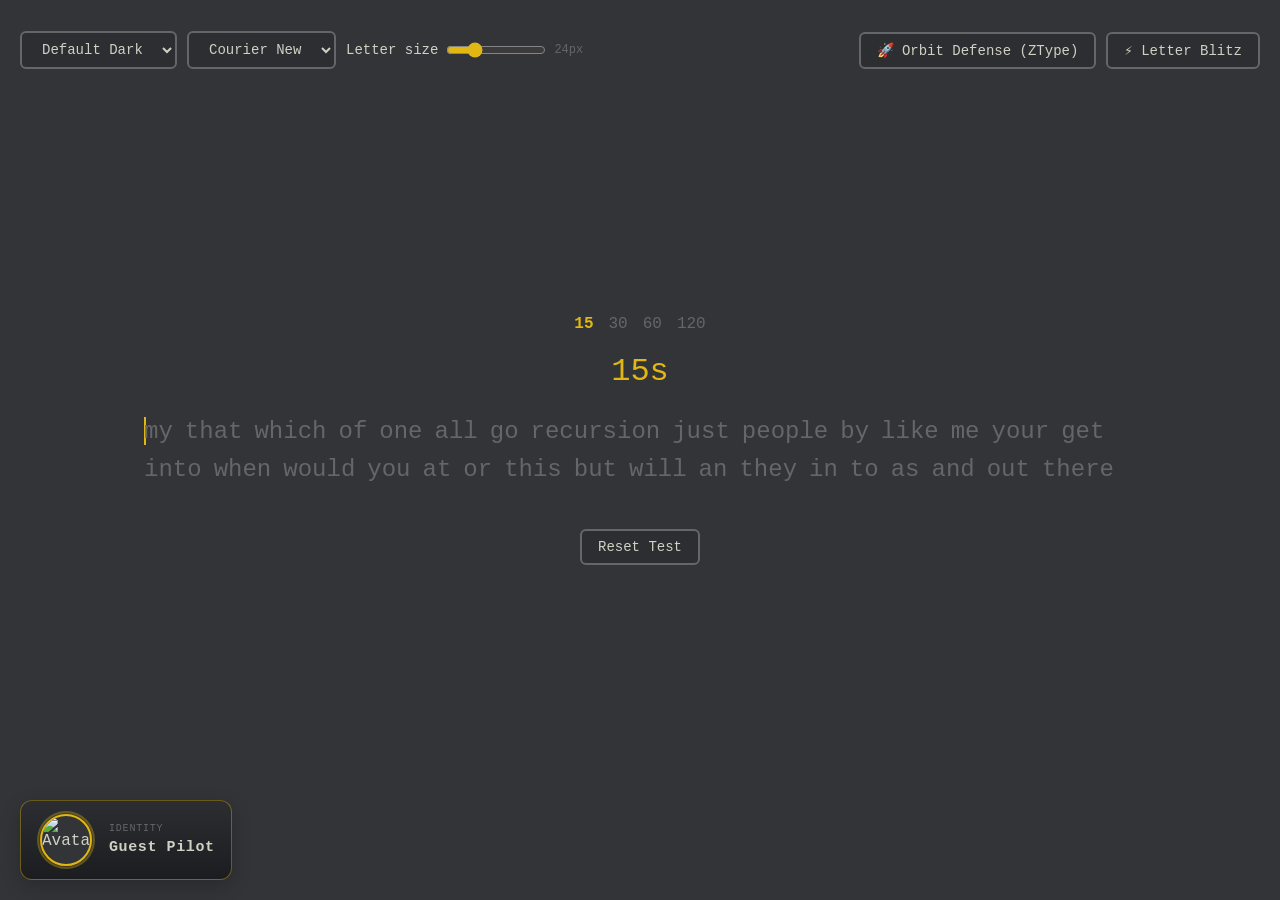
==== unitype.html @ 8eb03f32 "Add files via upload" ====
<!DOCTYPE html>
<html lang="en">
<head>
    <meta charset="UTF-8">
    <meta name="viewport" content="width=device-width, initial-scale=1.0">
    <title>TypeNexus - Custom Typing Platform</title>
    <!-- Links the external CSS file -->
    <link rel="stylesheet" href="style.css">
</head>
<body>

    <!-- --- UPPER NAVIGATION BAR --- -->
    <header>
        <!-- Settings (Left Side) -->
        <div class="settings-panel">
            <select id="setting-theme" title="Theme Selector">
                <option value="default">Default Dark</option>
                <option value="dark-blue">Deep Ocean</option>
                <option value="cyberpunk">Cyberpunk</option>
            </select>
            <select id="setting-font" title="Font Family Selector">
                <option value="'Courier New', Courier, monospace">Courier New</option>
                <option value="'Segoe UI', sans-serif">Segoe UI</option>
                <option value="Georgia, serif">Georgia</option>
            </select>
            <label class="font-size-control" for="setting-size">
                Letter size
                <input id="setting-size" type="range" min="16" max="48" step="1" value="24"
                    aria-label="Letter size" aria-valuetext="24 pixels">
                <output id="setting-size-value" for="setting-size">24px</output>
            </label>
        </div>

        <!-- Mini Games (Right Side) -->
        <div class="games-panel">
            <button onclick="openArcade('ztype')">🚀 Orbit Defense (ZType)</button>
            <button onclick="openArcade('blitz')">⚡ Letter Blitz</button>
        </div>
    </header>

    <!-- --- MAIN CORE VIEWPORT --- -->
    <main>
        <!-- Regular Typing Module -->
        <div id="typing-app">
            <div class="timer-row" id="timer-config">
                <span class="timer-option active" data-time="15">15</span>
                <span class="timer-option" data-time="30">30</span>
                <span class="timer-option" data-time="60">60</span>
                <span class="timer-option" data-time="120">120</span>
            </div>
            
            <div id="live-timer"></div>

            <div class="word-container" id="word-box" onclick="focusTyping()">
                <div id="caret"></div>
            </div>
            <input type="text" id="hidden-input" autocomplete="off" autocapitalize="off" spellcheck="false">
            <button id="restart-btn" style="margin: 20px auto 0 auto;" onclick="initTypingTest()">Reset Test</button>
        </div>

        <div id="results-screen">
            <h2>Test Complete!</h2>
            <p>Speed: <strong id="res-wpm" style="color:var(--main-color)">0</strong> WPM</p>
            <p>Accuracy: <strong id="res-acc">100</strong>%</p>
            <button onclick="closeResults()">Try Again</button>
        </div>
    </main>

    <!-- --- LOWER FOOTER PANEL --- -->
    <footer>
        <div class="profile-container" onclick="toggleModal(true)">
            <div class="avatar-wrapper">
                <img id="profile-avatar" src="data:image/svg+xml;utf8,<svg xmlns='http://w3.org' viewBox='0 0 100 100' fill='%23646669'><circle cx='50' cy='35' r='20'/><path d='M10 85C10 65 25 55 50 55s40 10 40 30z'/></svg>" alt="Avatar">
            </div>
            <div class="profile-info">
                <span>Identity</span>
                <span id="profile-name-display">Guest Pilot</span>
            </div>
        </div>
        <div></div>
    </footer>

    <!-- Profile Management Modals -->
    <div class="modal-overlay" id="overlay" onclick="toggleModal(false)"></div>
    <div class="modal" id="profile-modal">
        <h3>Edit Identity Card</h3>
        <label for="input-profile-name">Callsign Name</label>
        <input type="text" id="input-profile-name" placeholder="Enter name...">
        
        <label>Avatar Photo</label>
        <label class="btn-label">
            Upload Image
            <input type="file" id="input-profile-img" accept="image/*" style="display:none;">
        </label>
        
        <button style="margin-top:10px; border-color:var(--main-color);" onclick="saveProfile()">Save Identity</button>
    </div>

    <!-- Mini-Games Overlay -->
    <div class="game-overlay" id="arcade-theater">
        <div class="game-header">
            <h2 id="game-title">Arcade System</h2>
            <div style="display: flex; gap:20px; align-items: center;">
                <div id="game-score-board" style="font-size:18px;">Score: 0</div>
                <button onclick="closeArcade()" style="border-color: var(--error-color);">Exit Arcade</button>
            </div>
        </div>
        <canvas id="game-canvas" width="800" height="500"></canvas>
        <p style="margin-top: 15px; color: var(--sub-color);" id="game-instructions"></p>
    </div>

    <!-- Links the external JavaScript file -->
    <script src="javascript.js"></script>
</body>
</html>
---- style.css ----
/* --- CSS THEMES & VARIABLES --- */
:root {
    --bg-color: #323437;
    --main-color: #e2b714;
    --caret-color: #e2b714;
    --sub-color: #646669;
    --text-color: #d1d0c5;
    --error-color: #ca4754;
    --panel-bg: #2c2e31;
    --font-family: 'Courier New', Courier, monospace;
    --font-size: 24px;
}

[data-theme="dark-blue"] {
    --bg-color: #0d1b2a;
    --main-color: #415a77;
    --caret-color: #e0e1dd;
    --sub-color: #778da9;
    --text-color: #e0e1dd;
    --error-color: #e63946;
    --panel-bg: #1b263b;
}

[data-theme="cyberpunk"] {
    --bg-color: #001219;
    --main-color: #ee9b00;
    --caret-color: #00f5d4;
    --sub-color: #94d2bd;
    --text-color: #e9d8a6;
    --error-color: #ae2012;
    --panel-bg: #0a0f1d;
}

* {
    box-sizing: border-box;
    margin: 0;
    padding: 0;
    font-family: var(--font-family);
    transition: background-color 0.3s, color 0.3s;
}

body {
    background-color: var(--bg-color);
    color: var(--text-color);
    height: 100vh;
    overflow: hidden;
    display: flex;
    flex-direction: column;
    justify-content: space-between;
    padding: 20px;
}

/* --- LAYOUT STRUCTURE --- */
header {
    display: flex;
    justify-content: space-between;
    align-items: center;
    height: 60px;
    z-index: 10;
}

main {
    flex-grow: 1;
    display: flex;
    justify-content: center;
    align-items: center;
    position: relative;
}

footer {
    display: flex;
    justify-content: space-between;
    align-items: flex-end;
    height: 80px;
    z-index: 10;
}

/* --- BUTTONS & INTERACTIVES --- */
button, select, label.btn-label {
    background: var(--panel-bg);
    color: var(--text-color);
    border: 2px solid var(--sub-color);
    padding: 8px 16px;
    border-radius: 6px;
    cursor: pointer;
    font-size: 14px;
    display: inline-flex;
    align-items: center;
    gap: 8px;
}

button:hover, select:hover, label.btn-label:hover {
    border-color: var(--main-color);
    color: var(--main-color);
}

/* --- SETTINGS (UPPER LEFT) --- */
.settings-panel {
    display: flex;
    gap: 10px;
    align-items: center;
}

.font-size-control {
    display: inline-flex;
    align-items: center;
    gap: 8px;
    color: var(--text-color);
    font-size: 14px;
    white-space: nowrap;
}

#setting-size {
    width: 100px;
    margin: 0;
    accent-color: var(--main-color);
    cursor: pointer;
}

#setting-size-value {
    min-width: 3.5em;
    color: var(--sub-color);
    font-size: 12px;
}

/* --- GAMES SELECTOR (UPPER RIGHT) --- */
.games-panel {
    display: flex;
    gap: 10px;
}

/* --- CORE TYPING APP (CENTER) --- */
#typing-app {
    width: var(--typing-width, 80%);
    max-width: min(1400px, 100%);
    display: flex;
    flex-direction: column;
    gap: 20px;
    transition: width 0.2s ease;
}

.timer-row {
    display: flex;
    gap: 15px;
    justify-content: center;
    font-size: 16px;
    color: var(--sub-color);
}

.timer-option {
    cursor: pointer;
}

.timer-option.active {
    color: var(--main-color);
    font-weight: bold;
}

#live-timer {
    text-align: center;
    font-size: 32px;
    color: var(--main-color);
    height: 40px;
}

.word-container {
    font-size: var(--font-size);
    line-height: 1.6em;
    height: var(--typing-box-height, 3.2em);
    overflow: hidden;
    position: relative;
    display: flex;
    flex-wrap: wrap;
    color: var(--sub-color);
    user-select: none;
    transition: height 0.2s ease;
}

.word {
    margin-right: 12px;
    position: relative;
    display: flex;
}

.letter {
    position: relative;
}

.letter.correct {
    color: var(--text-color);
}

.letter.incorrect {
    color: var(--error-color);
    border-bottom: 2px solid var(--error-color);
}

/* --- SMOOTH CARET --- */
#caret {
    position: absolute;
    width: 2px;
    height: 1.2em;
    background-color: var(--caret-color);
    top: 4px;
    left: 0;
    transition: all 0.1s ease;
    animation: blink 1s infinite;
}

@keyframes blink {
    50% { opacity: 0; }
}

#hidden-input {
    position: absolute;
    opacity: 0;
    z-index: -1;
}

/* --- RESULTS SCREEN --- */
#results-screen {
    display: none;
    text-align: center;
    flex-direction: column;
    gap: 15px;
}

#results-screen h2 { color: var(--main-color); }

/* --- PROFILE WINDOW (BOTTOM LEFT) --- */
.profile-container {
    display: flex;
    align-items: center;
    gap: 14px;
    background: linear-gradient(180deg, rgba(44, 46, 49, 0.95), rgba(26, 28, 30, 0.95));
    padding: 10px 16px;
    border-radius: 12px;
    border: 1px solid rgba(226, 183, 20, 0.4);
    box-shadow: 0 6px 20px rgba(0, 0, 0, 0.2);
    cursor: pointer;
    transition: transform 0.2s ease, border-color 0.2s ease, box-shadow 0.2s ease;
}

.profile-container:hover {
    transform: translateY(-1px);
    border-color: var(--main-color);
    box-shadow: 0 8px 24px rgba(0, 0, 0, 0.28);
}

.avatar-wrapper {
    position: relative;
    width: 58px;
    height: 58px;
    border-radius: 50%;
    background: rgba(226, 183, 20, 0.14);
    padding: 3px;
    box-shadow: inset 0 0 0 2px rgba(226, 183, 20, 0.24);
}

#profile-avatar {
    width: 100%;
    height: 100%;
    border-radius: 50%;
    object-fit: cover;
    border: 2px solid var(--main-color);
    background: var(--bg-color);
    display: block;
}

.profile-info {
    display: flex;
    flex-direction: column;
    line-height: 1.2;
}

.profile-info span:first-child {
    letter-spacing: 0.08em;
    text-transform: uppercase;
    font-size: 10px;
    color: var(--sub-color);
    margin-bottom: 4px;
}

#profile-name-display {
    font-weight: bold;
    font-size: 15px;
    color: var(--text-color);
    letter-spacing: 0.04em;
}

/* Profile Modal */
.modal {
    display: none;
    position: fixed;
    top: 50%;
    left: 50%;
    transform: translate(-50%, -50%);
    background: var(--panel-bg);
    border: 2px solid var(--main-color);
    padding: 25px;
    border-radius: 8px;
    z-index: 100;
    flex-direction: column;
    gap: 15px;
    box-shadow: 0 10px 30px rgba(0,0,0,0.5);
}

.modal input[type="text"] {
    padding: 8px;
    background: var(--bg-color);
    color: var(--text-color);
    border: 1px solid var(--sub-color);
    border-radius: 4px;
}

.modal-overlay {
    display: none;
    position: fixed;
    top: 0; left: 0; right: 0; bottom: 0;
    background: rgba(0,0,0,0.6);
    z-index: 99;
}

/* --- ARCADE SYSTEM (GAMES MODALS) --- */
.game-overlay {
    display: none;
    position: fixed;
    top: 0; left: 0; width: 100vw; height: 100vh;
    background: var(--bg-color);
    z-index: 200;
    flex-direction: column;
    align-items: center;
    justify-content: center;
}

.game-header {
    width: 100%;
    max-width: 800px;
    display: flex;
    justify-content: space-between;
    padding: 15px;
    align-items: center;
}

#game-canvas {
    background: #050505;
    border: 3px solid var(--main-color);
    box-shadow: 0 0 20px rgba(0,0,0,0.8);
}
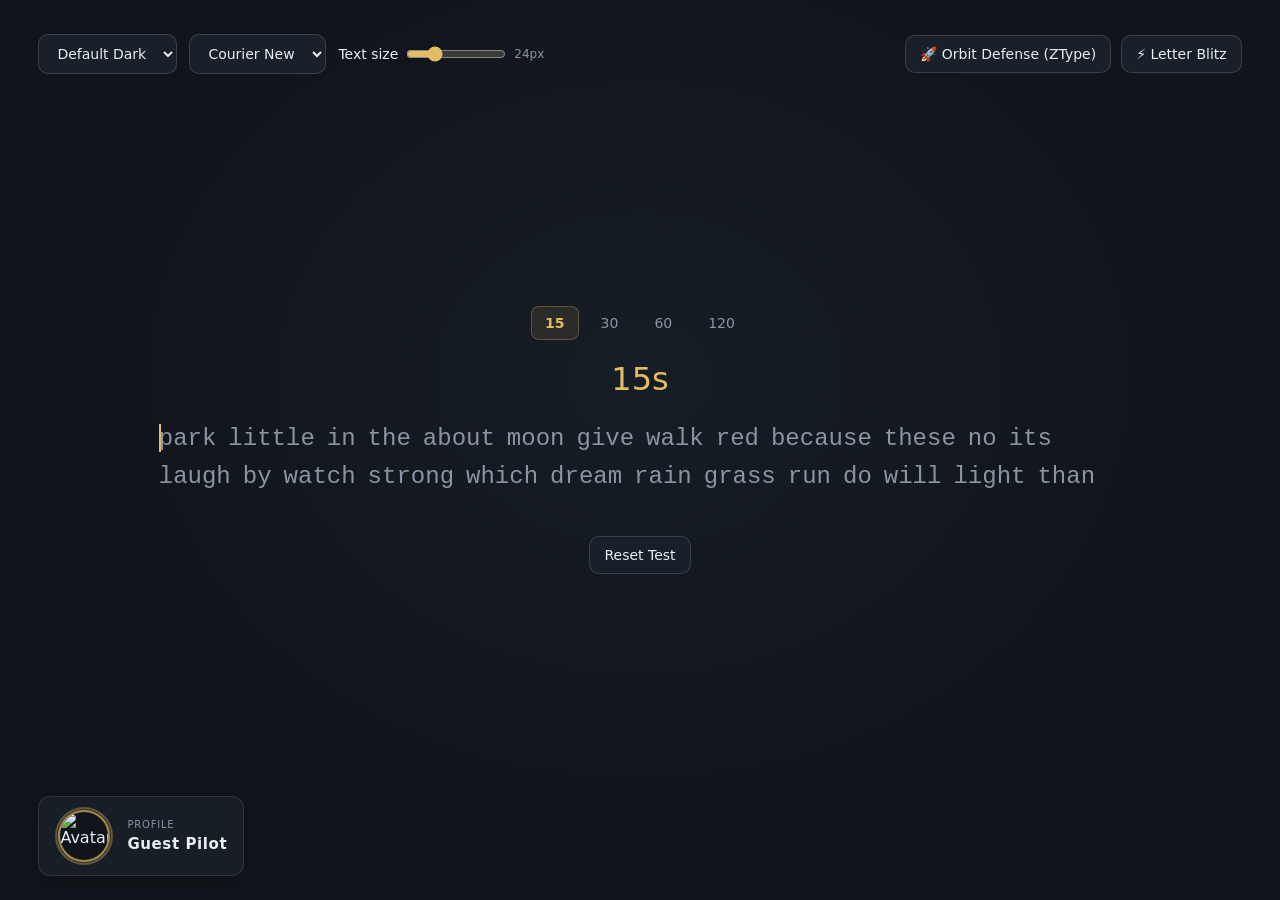
==== commit 6bd5c339: "Add files via upload" ====
--- a/unitype.html
+++ b/unitype.html
@@ -3,7 +3,7 @@
 <head>
     <meta charset="UTF-8">
     <meta name="viewport" content="width=device-width, initial-scale=1.0">
-    <title>TypeNexus - Custom Typing Platform</title>
+    <title>TypeNexus - Easy Typing Practice</title>
     <!-- Links the external CSS file -->
     <link rel="stylesheet" href="style.css">
 </head>
@@ -24,9 +24,9 @@
                 <option value="Georgia, serif">Georgia</option>
             </select>
             <label class="font-size-control" for="setting-size">
-                Letter size
+            Text size
                 <input id="setting-size" type="range" min="16" max="48" step="1" value="24"
-                    aria-label="Letter size" aria-valuetext="24 pixels">
+                aria-label="Text size" aria-valuetext="24 pixels">
                 <output id="setting-size-value" for="setting-size">24px</output>
             </label>
         </div>
@@ -73,7 +73,7 @@
                 <img id="profile-avatar" src="data:image/svg+xml;utf8,<svg xmlns='http://w3.org' viewBox='0 0 100 100' fill='%23646669'><circle cx='50' cy='35' r='20'/><path d='M10 85C10 65 25 55 50 55s40 10 40 30z'/></svg>" alt="Avatar">
             </div>
             <div class="profile-info">
-                <span>Identity</span>
+                <span>Profile</span>
                 <span id="profile-name-display">Guest Pilot</span>
             </div>
         </div>
@@ -83,30 +83,44 @@
     <!-- Profile Management Modals -->
     <div class="modal-overlay" id="overlay" onclick="toggleModal(false)"></div>
     <div class="modal" id="profile-modal">
-        <h3>Edit Identity Card</h3>
-        <label for="input-profile-name">Callsign Name</label>
+        <h3>Edit Your Profile</h3>
+        <label for="input-profile-name">Your Name</label>
         <input type="text" id="input-profile-name" placeholder="Enter name...">
         
-        <label>Avatar Photo</label>
+        <label>Profile Picture</label>
         <label class="btn-label">
             Upload Image
             <input type="file" id="input-profile-img" accept="image/*" style="display:none;">
         </label>
         
-        <button style="margin-top:10px; border-color:var(--main-color);" onclick="saveProfile()">Save Identity</button>
+        <button style="margin-top:10px; border-color:var(--main-color);" onclick="saveProfile()">Save Profile</button>
     </div>
 
     <!-- Mini-Games Overlay -->
     <div class="game-overlay" id="arcade-theater">
-        <div class="game-header">
-            <h2 id="game-title">Arcade System</h2>
-            <div style="display: flex; gap:20px; align-items: center;">
-                <div id="game-score-board" style="font-size:18px;">Score: 0</div>
-                <button onclick="closeArcade()" style="border-color: var(--error-color);">Exit Arcade</button>
+        <div class="game-shell">
+            <div class="game-header">
+                <div class="game-heading">
+                    <span class="game-kicker">TYPENEXUS GAME</span>
+                    <h2 id="game-title">Game</h2>
+                </div>
+                <div class="game-controls">
+                    <div id="game-score-board">Score: 0</div>
+                    <button class="game-exit" onclick="closeArcade()">Exit</button>
+                </div>
+            </div>
+            <div class="game-board">
+                <canvas id="game-canvas" width="960" height="560" tabindex="-1"></canvas>
+                <div class="game-board-caption">
+                    <span class="live-indicator">LIVE</span>
+                    <span>PROTECT YOUR SHIP</span>
+                </div>
+            </div>
+            <div class="game-footer">
+                <p id="game-instructions"></p>
+                <span class="game-key-hint">TYPE TO HIT</span>
             </div>
         </div>
-        <canvas id="game-canvas" width="800" height="500"></canvas>
-        <p style="margin-top: 15px; color: var(--sub-color);" id="game-instructions"></p>
     </div>
 
     <!-- Links the external JavaScript file -->
--- a/style.css
+++ b/style.css
@@ -1,12 +1,12 @@
 /* --- CSS THEMES & VARIABLES --- */
 :root {
-    --bg-color: #323437;
-    --main-color: #e2b714;
-    --caret-color: #e2b714;
-    --sub-color: #646669;
-    --text-color: #d1d0c5;
-    --error-color: #ca4754;
-    --panel-bg: #2c2e31;
+    --bg-color: #11151b;
+    --main-color: #e4bd63;
+    --caret-color: #e4bd63;
+    --sub-color: #8995a3;
+    --text-color: #e8edf2;
+    --error-color: #ed7078;
+    --panel-bg: #1a2029;
     --font-family: 'Courier New', Courier, monospace;
     --font-size: 24px;
 }
@@ -35,11 +35,11 @@
     box-sizing: border-box;
     margin: 0;
     padding: 0;
-    font-family: var(--font-family);
-    transition: background-color 0.3s, color 0.3s;
+    font-family: inherit;
 }
 
 body {
+    font-family: "Segoe UI", system-ui, sans-serif;
     background-color: var(--bg-color);
     color: var(--text-color);
     height: 100vh;
@@ -47,7 +47,8 @@
     display: flex;
     flex-direction: column;
     justify-content: space-between;
-    padding: 20px;
+    padding: 24px clamp(18px, 3vw, 48px);
+    background-image: radial-gradient(ellipse at 50% 42%, rgba(44, 58, 75, 0.22), transparent 58%);
 }
 
 /* --- LAYOUT STRUCTURE --- */
@@ -55,7 +56,7 @@
     display: flex;
     justify-content: space-between;
     align-items: center;
-    height: 60px;
+    min-height: 60px;
     z-index: 10;
 }
 
@@ -79,26 +80,37 @@
 button, select, label.btn-label {
     background: var(--panel-bg);
     color: var(--text-color);
-    border: 2px solid var(--sub-color);
-    padding: 8px 16px;
-    border-radius: 6px;
+    border: 1px solid rgba(137, 149, 163, 0.28);
+    padding: 10px 14px;
+    border-radius: 10px;
     cursor: pointer;
     font-size: 14px;
     display: inline-flex;
     align-items: center;
     gap: 8px;
+    transition: background-color 0.18s ease, border-color 0.18s ease, color 0.18s ease, transform 0.18s ease;
 }
 
 button:hover, select:hover, label.btn-label:hover {
-    border-color: var(--main-color);
-    color: var(--main-color);
+    border-color: color-mix(in srgb, var(--main-color) 62%, transparent);
+    background-color: color-mix(in srgb, var(--panel-bg) 82%, var(--main-color));
+}
+
+button:active {
+    transform: translateY(1px);
+}
+
+button:focus-visible, select:focus-visible, input:focus-visible, label.btn-label:focus-within {
+    outline: 2px solid var(--main-color);
+    outline-offset: 3px;
 }
 
 /* --- SETTINGS (UPPER LEFT) --- */
 .settings-panel {
     display: flex;
-    gap: 10px;
-    align-items: center;
+    gap: 12px;
+    align-items: center;
+    flex-wrap: wrap;
 }
 
 .font-size-control {
@@ -141,19 +153,25 @@
 
 .timer-row {
     display: flex;
-    gap: 15px;
+    gap: 8px;
     justify-content: center;
-    font-size: 16px;
+    font-size: 14px;
     color: var(--sub-color);
 }
 
 .timer-option {
     cursor: pointer;
+    padding: 8px 13px;
+    border: 1px solid transparent;
+    border-radius: 8px;
+    transition: color 0.18s ease, background-color 0.18s ease, border-color 0.18s ease;
 }
 
 .timer-option.active {
     color: var(--main-color);
     font-weight: bold;
+    background: color-mix(in srgb, var(--main-color) 10%, transparent);
+    border-color: color-mix(in srgb, var(--main-color) 28%, transparent);
 }
 
 #live-timer {
@@ -164,6 +182,7 @@
 }
 
 .word-container {
+    font-family: var(--font-family);
     font-size: var(--font-size);
     line-height: 1.6em;
     height: var(--typing-box-height, 3.2em);
@@ -227,24 +246,32 @@
 
 #results-screen h2 { color: var(--main-color); }
 
+#results-screen {
+    padding: 36px 48px;
+    border: 1px solid rgba(137, 149, 163, 0.2);
+    border-radius: 18px;
+    background: color-mix(in srgb, var(--panel-bg) 88%, transparent);
+    box-shadow: 0 20px 60px rgba(0, 0, 0, 0.2);
+}
+
 /* --- PROFILE WINDOW (BOTTOM LEFT) --- */
 .profile-container {
     display: flex;
     align-items: center;
     gap: 14px;
-    background: linear-gradient(180deg, rgba(44, 46, 49, 0.95), rgba(26, 28, 30, 0.95));
+    background: color-mix(in srgb, var(--panel-bg) 90%, transparent);
     padding: 10px 16px;
     border-radius: 12px;
-    border: 1px solid rgba(226, 183, 20, 0.4);
-    box-shadow: 0 6px 20px rgba(0, 0, 0, 0.2);
+    border: 1px solid rgba(137, 149, 163, 0.2);
+    box-shadow: 0 8px 28px rgba(0, 0, 0, 0.2);
     cursor: pointer;
     transition: transform 0.2s ease, border-color 0.2s ease, box-shadow 0.2s ease;
 }
 
 .profile-container:hover {
     transform: translateY(-1px);
-    border-color: var(--main-color);
-    box-shadow: 0 8px 24px rgba(0, 0, 0, 0.28);
+    border-color: color-mix(in srgb, var(--main-color) 60%, transparent);
+    box-shadow: 0 12px 30px rgba(0, 0, 0, 0.28);
 }
 
 .avatar-wrapper {
@@ -252,9 +279,9 @@
     width: 58px;
     height: 58px;
     border-radius: 50%;
-    background: rgba(226, 183, 20, 0.14);
+    background: color-mix(in srgb, var(--main-color) 14%, transparent);
     padding: 3px;
-    box-shadow: inset 0 0 0 2px rgba(226, 183, 20, 0.24);
+    box-shadow: inset 0 0 0 2px color-mix(in srgb, var(--main-color) 25%, transparent);
 }
 
 #profile-avatar {
@@ -262,7 +289,7 @@
     height: 100%;
     border-radius: 50%;
     object-fit: cover;
-    border: 2px solid var(--main-color);
+    border: 2px solid color-mix(in srgb, var(--main-color) 70%, transparent);
     background: var(--bg-color);
     display: block;
 }
@@ -296,28 +323,29 @@
     left: 50%;
     transform: translate(-50%, -50%);
     background: var(--panel-bg);
-    border: 2px solid var(--main-color);
+    border: 1px solid color-mix(in srgb, var(--main-color) 55%, transparent);
     padding: 25px;
-    border-radius: 8px;
+    border-radius: 16px;
     z-index: 100;
     flex-direction: column;
     gap: 15px;
-    box-shadow: 0 10px 30px rgba(0,0,0,0.5);
+    box-shadow: 0 24px 70px rgba(0,0,0,0.55);
 }
 
 .modal input[type="text"] {
     padding: 8px;
     background: var(--bg-color);
     color: var(--text-color);
-    border: 1px solid var(--sub-color);
-    border-radius: 4px;
+    border: 1px solid rgba(137, 149, 163, 0.38);
+    border-radius: 8px;
 }
 
 .modal-overlay {
     display: none;
     position: fixed;
     top: 0; left: 0; right: 0; bottom: 0;
-    background: rgba(0,0,0,0.6);
+    background: rgba(4, 8, 12, 0.72);
+    backdrop-filter: blur(5px);
     z-index: 99;
 }
 
@@ -326,24 +354,201 @@
     display: none;
     position: fixed;
     top: 0; left: 0; width: 100vw; height: 100vh;
-    background: var(--bg-color);
+    background:
+        radial-gradient(ellipse at 50% 42%, rgba(39, 57, 77, 0.35), transparent 58%),
+        #0b1017;
     z-index: 200;
     flex-direction: column;
     align-items: center;
     justify-content: center;
+    padding: clamp(18px, 4vh, 40px) clamp(16px, 4vw, 56px);
+    overflow-y: auto;
+}
+
+.game-shell {
+    width: min(1080px, 100%);
+    display: flex;
+    flex-direction: column;
+    gap: 18px;
 }
 
 .game-header {
     width: 100%;
-    max-width: 800px;
     display: flex;
     justify-content: space-between;
-    padding: 15px;
-    align-items: center;
+    gap: 20px;
+    align-items: flex-end;
+}
+
+.game-heading {
+    display: flex;
+    flex-direction: column;
+    gap: 6px;
+}
+
+.game-kicker, .game-key-hint {
+    color: var(--sub-color);
+    font-size: 11px;
+    font-weight: 700;
+    letter-spacing: 0.16em;
+}
+
+.game-heading h2 {
+    color: #f1f4f7;
+    font-size: clamp(22px, 3vw, 32px);
+    font-weight: 650;
+    letter-spacing: -0.04em;
+}
+
+.game-controls {
+    display: flex;
+    align-items: center;
+    gap: 10px;
+}
+
+#game-score-board {
+    min-width: 112px;
+    padding: 11px 15px;
+    color: #f0d48e;
+    background: rgba(228, 189, 99, 0.09);
+    border: 1px solid rgba(228, 189, 99, 0.22);
+    border-radius: 10px;
+    text-align: center;
+    font-size: 14px;
+    font-weight: 700;
+    font-variant-numeric: tabular-nums;
+}
+
+.game-exit {
+    background: rgba(255, 255, 255, 0.035);
+}
+
+.game-board {
+    position: relative;
+    overflow: hidden;
+    padding: 8px;
+    border-radius: 18px;
+    background: linear-gradient(145deg, rgba(255,255,255,0.1), rgba(255,255,255,0.015));
+    border: 1px solid rgba(167, 187, 208, 0.18);
+    box-shadow: 0 28px 80px rgba(0, 0, 0, 0.42), inset 0 1px rgba(255, 255, 255, 0.05);
 }
 
 #game-canvas {
-    background: #050505;
-    border: 3px solid var(--main-color);
-    box-shadow: 0 0 20px rgba(0,0,0,0.8);
-}
+    display: block;
+    width: 100%;
+    height: auto;
+    aspect-ratio: 12 / 7;
+    border-radius: 12px;
+    background: #0a1420;
+}
+
+.game-board-caption {
+    position: absolute;
+    top: 22px;
+    left: 24px;
+    display: flex;
+    align-items: center;
+    gap: 9px;
+    color: rgba(222, 232, 241, 0.64);
+    font-size: 10px;
+    font-weight: 700;
+    letter-spacing: 0.13em;
+    pointer-events: none;
+}
+
+.live-indicator {
+    display: inline-flex;
+    align-items: center;
+    gap: 6px;
+    padding: 5px 8px;
+    border-radius: 5px;
+    color: #a8e0c1;
+    background: rgba(92, 194, 139, 0.12);
+    font-size: 9px;
+}
+
+.live-indicator::before {
+    width: 6px;
+    height: 6px;
+    border-radius: 50%;
+    background: #77d9a4;
+    content: "";
+    box-shadow: 0 0 10px rgba(119, 217, 164, 0.7);
+}
+
+.game-footer {
+    display: flex;
+    justify-content: space-between;
+    align-items: center;
+    gap: 20px;
+    padding: 2px 4px;
+}
+
+#game-instructions {
+    max-width: 700px;
+    color: #a4afbb;
+    font-size: 14px;
+    line-height: 1.6;
+}
+
+.game-key-hint {
+    white-space: nowrap;
+}
+
+@media (max-width: 760px) {
+    body {
+        padding: 14px;
+        overflow: auto;
+        min-height: 100vh;
+        height: auto;
+    }
+
+    header {
+        height: auto;
+        align-items: flex-start;
+        flex-direction: column;
+        gap: 14px;
+    }
+
+    .games-panel, .settings-panel {
+        width: 100%;
+        flex-wrap: wrap;
+    }
+
+    main {
+        min-height: 50vh;
+    }
+
+    #typing-app {
+        width: 100%;
+    }
+
+    footer {
+        min-height: 80px;
+    }
+
+    .game-overlay {
+        justify-content: flex-start;
+    }
+
+    .game-header {
+        align-items: flex-start;
+        flex-direction: column;
+    }
+
+    .game-controls {
+        width: 100%;
+        justify-content: space-between;
+    }
+
+    .game-footer {
+        align-items: flex-start;
+        flex-direction: column;
+        gap: 8px;
+    }
+
+    .game-board-caption {
+        top: 18px;
+        left: 18px;
+    }
+}
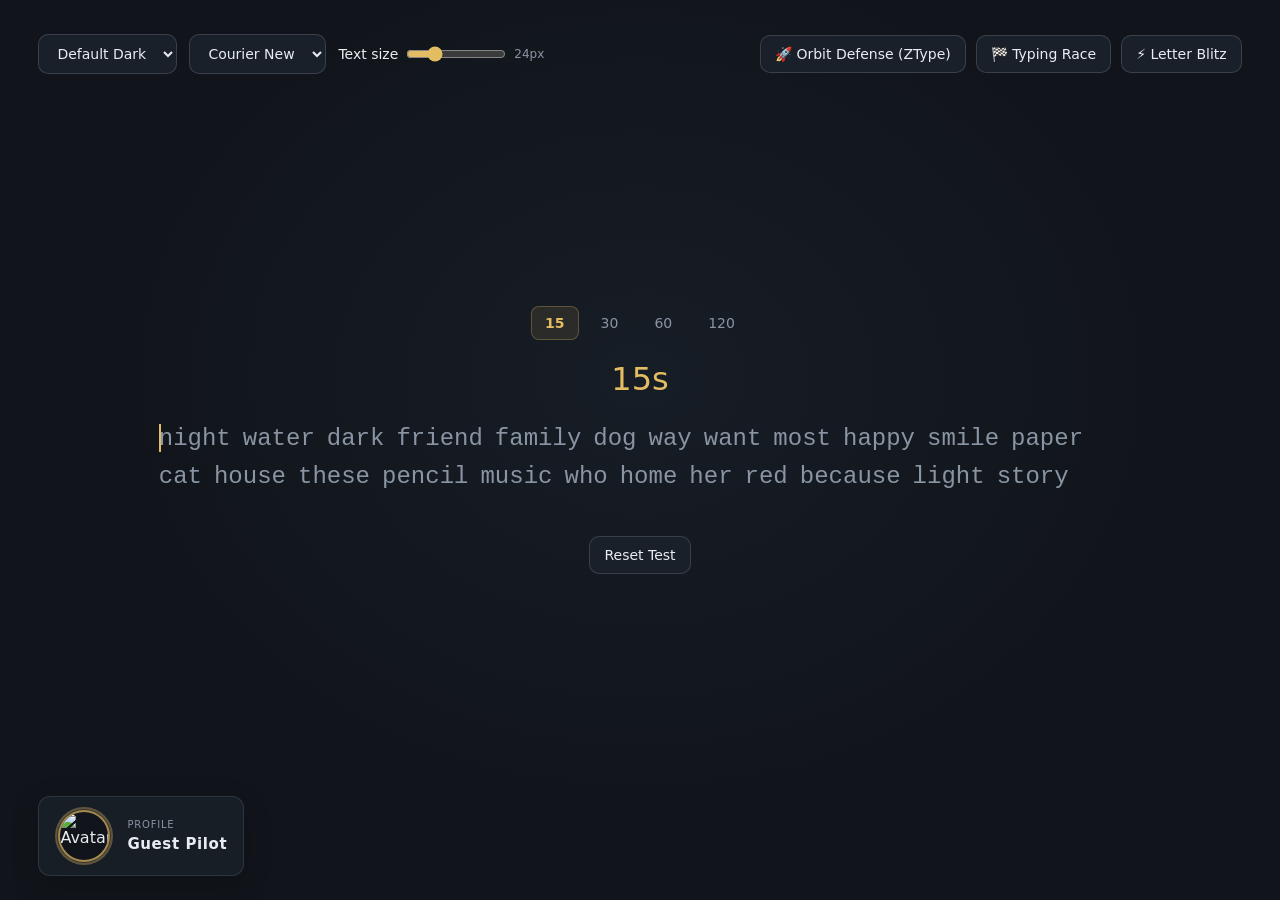
==== commit cc01914b: "Add files via upload" ====
--- a/unitype.html
+++ b/unitype.html
@@ -34,6 +34,7 @@
         <!-- Mini Games (Right Side) -->
         <div class="games-panel">
             <button onclick="openArcade('ztype')">🚀 Orbit Defense (ZType)</button>
+            <button onclick="openRaceLobby()">🏁 Typing Race</button>
             <button onclick="openArcade('blitz')">⚡ Letter Blitz</button>
         </div>
     </header>
@@ -96,6 +97,51 @@
         <button style="margin-top:10px; border-color:var(--main-color);" onclick="saveProfile()">Save Profile</button>
     </div>
 
+    <div class="race-overlay" id="race-overlay" aria-hidden="true">
+        <section class="race-shell" aria-labelledby="race-title">
+            <div class="race-header">
+                <div>
+                    <span class="game-kicker">TYPENEXUS MULTIPLAYER</span>
+                    <h2 id="race-title">Typing Race</h2>
+                </div>
+                <button class="game-exit" onclick="closeRaceLobby()">Close</button>
+            </div>
+            <p id="race-status" class="race-status" role="status" aria-live="polite"></p>
+
+            <div id="race-lobby" class="race-panel">
+                <label for="race-player-name">Your name</label>
+                <input id="race-player-name" type="text" maxlength="24" placeholder="Enter your name">
+                <button id="race-create-button" onclick="createRaceRoom()">Create a room for 2</button>
+                <label for="race-room-code-input">Join with a room code</label>
+                <input id="race-room-code-input" type="text" maxlength="100" placeholder="Enter the host's room code">
+                <button id="race-join-button" onclick="joinRaceRoom()">Join room</button>
+                <p class="race-status">Rooms are shared by code and connect directly between players.</p>
+            </div>
+
+            <div id="race-match" class="race-panel" hidden>
+                <div class="race-room-code">
+                    <span id="race-room-label">Room</span>
+                    <button onclick="copyRaceRoomCode()">Copy room code</button>
+                </div>
+                <p id="race-match-status"></p>
+                <div id="race-prompt" class="race-prompt"></div>
+                <div class="race-player-row">
+                    <span id="race-host-name">Player 1</span>
+                    <div class="race-progress-track"><div id="race-host-progress" class="race-progress"></div></div>
+                    <span id="race-host-percent">0%</span>
+                </div>
+                <div class="race-player-row">
+                    <span id="race-guest-name">Player 2</span>
+                    <div class="race-progress-track"><div id="race-guest-progress" class="race-progress"></div></div>
+                    <span id="race-guest-percent">0%</span>
+                </div>
+                <label for="race-typing-input">Type the text above</label>
+                <input id="race-typing-input" type="text" autocomplete="off" autocapitalize="off" spellcheck="false" disabled>
+                <button id="race-back-button" onclick="leaveRaceRoom()">Back to rooms</button>
+            </div>
+        </section>
+    </div>
+
     <!-- Mini-Games Overlay -->
     <div class="game-overlay" id="arcade-theater">
         <div class="game-shell">
@@ -123,7 +169,7 @@
         </div>
     </div>
 
-    <!-- Links the external JavaScript file -->
+    <script src="https://cdn.jsdelivr.net/npm/peerjs@1.5.5/dist/peerjs.min.js"></script>
     <script src="javascript.js"></script>
 </body>
 </html>
--- a/style.css
+++ b/style.css
@@ -8,6 +8,7 @@
     --error-color: #ed7078;
     --panel-bg: #1a2029;
     --font-family: 'Courier New', Courier, monospace;
+    --typing-font-weight: 400;
     --font-size: 24px;
 }
 
@@ -184,6 +185,7 @@
 .word-container {
     font-family: var(--font-family);
     font-size: var(--font-size);
+    font-weight: var(--typing-font-weight);
     line-height: 1.6em;
     height: var(--typing-box-height, 3.2em);
     overflow: hidden;
@@ -495,6 +497,139 @@
     white-space: nowrap;
 }
 
+.race-overlay {
+    display: none;
+    position: fixed;
+    inset: 0;
+    z-index: 300;
+    align-items: center;
+    justify-content: center;
+    overflow-y: auto;
+    padding: 24px;
+    background: rgba(5, 10, 16, 0.94);
+}
+
+.race-shell {
+    width: min(760px, 100%);
+    display: flex;
+    flex-direction: column;
+    gap: 18px;
+    padding: clamp(20px, 4vw, 36px);
+    border: 1px solid rgba(0, 245, 212, 0.28);
+    border-radius: 18px;
+    background: var(--panel-bg);
+    box-shadow: 0 24px 70px rgba(0, 0, 0, 0.45);
+}
+
+.race-header, .race-room-code {
+    display: flex;
+    align-items: center;
+    justify-content: space-between;
+    gap: 16px;
+}
+
+.race-header h2 {
+    margin-top: 6px;
+    font-size: clamp(24px, 4vw, 34px);
+}
+
+.race-status, #race-match-status {
+    min-height: 1.5em;
+    color: var(--sub-color);
+    line-height: 1.5;
+}
+
+.race-panel {
+    display: flex;
+    flex-direction: column;
+    gap: 12px;
+}
+
+.race-panel[hidden] {
+    display: none;
+}
+
+.race-panel input[type="text"] {
+    width: 100%;
+    padding: 12px 14px;
+    color: var(--text-color);
+    background: var(--bg-color);
+    border: 1px solid rgba(137, 149, 163, 0.38);
+    border-radius: 9px;
+    font-size: 16px;
+}
+
+.race-panel input[type="text"]:disabled {
+    opacity: 0.6;
+}
+
+.race-panel h3 {
+    margin-top: 12px;
+}
+
+.race-room-code {
+    justify-content: flex-start;
+    flex-wrap: wrap;
+}
+
+.race-room-code span {
+    color: var(--main-color);
+    font-size: 18px;
+    font-weight: 700;
+    letter-spacing: 0.08em;
+}
+
+.race-prompt {
+    padding: 16px;
+    border: 1px solid rgba(0, 245, 212, 0.3);
+    border-radius: 10px;
+    background: rgba(0, 245, 212, 0.06);
+    color: var(--text-color);
+    font-family: var(--font-family);
+    font-size: 18px;
+    font-weight: var(--typing-font-weight);
+    line-height: 1.8;
+    overflow-wrap: anywhere;
+}
+
+.race-player-row {
+    display: grid;
+    grid-template-columns: minmax(80px, 140px) 1fr 48px;
+    align-items: center;
+    gap: 12px;
+}
+
+.race-progress-track {
+    height: 12px;
+    overflow: hidden;
+    border-radius: 99px;
+    background: rgba(137, 149, 163, 0.18);
+}
+
+.race-progress {
+    width: 0;
+    height: 100%;
+    border-radius: inherit;
+    background: #00f5d4;
+    transition: width 0.2s ease;
+}
+
+#race-guest-progress {
+    background: #e4bd63;
+}
+
+@media (max-width: 760px) {
+    .race-overlay {
+        padding: 14px;
+    }
+
+    .race-player-row {
+        grid-template-columns: minmax(65px, 95px) 1fr 42px;
+        gap: 8px;
+        font-size: 13px;
+    }
+}
+
 @media (max-width: 760px) {
     body {
         padding: 14px;
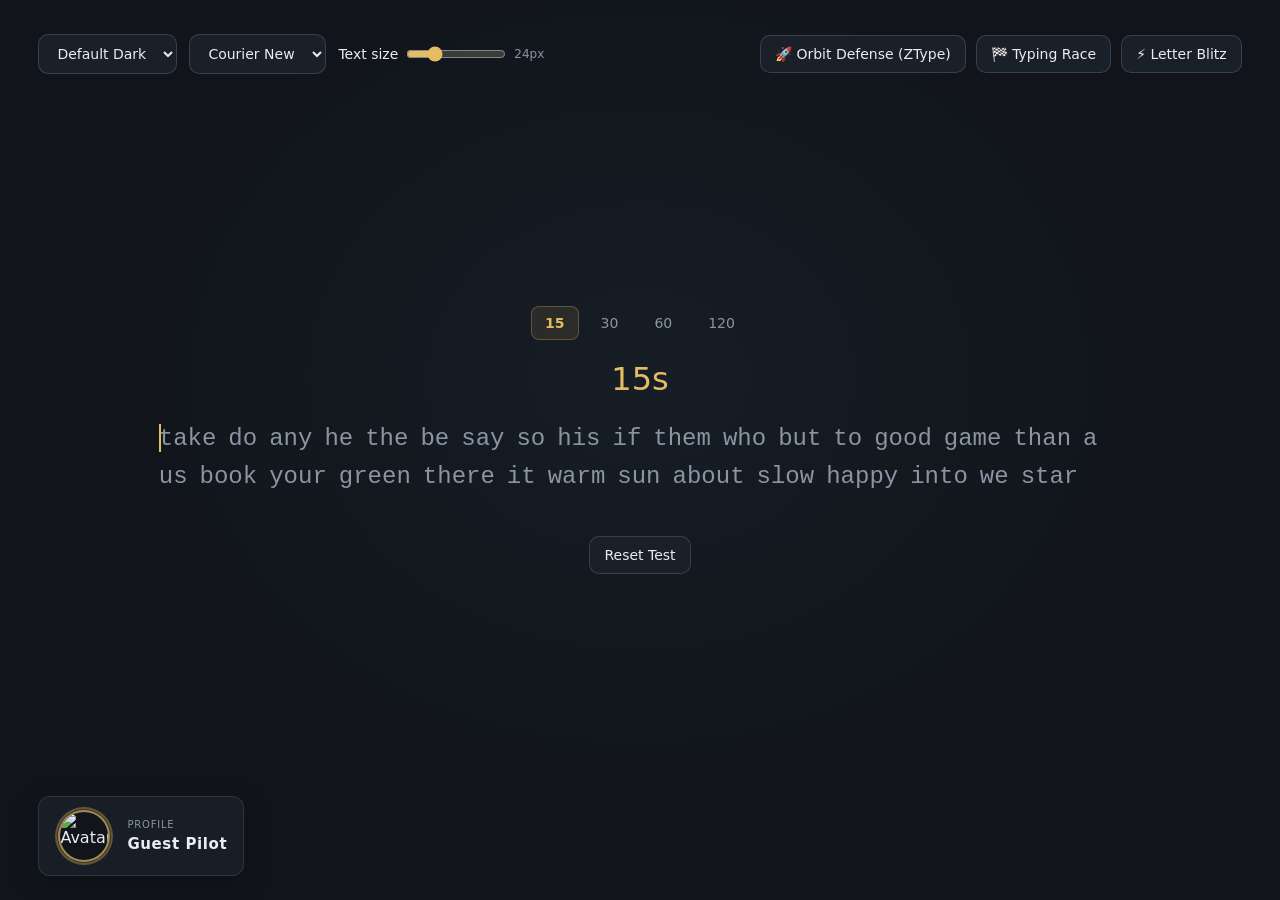
==== commit 15a907a7: "Add files via upload" ====
--- a/unitype.html
+++ b/unitype.html
@@ -113,7 +113,7 @@
                 <input id="race-player-name" type="text" maxlength="24" placeholder="Enter your name">
                 <button id="race-create-button" onclick="createRaceRoom()">Create a room for 2</button>
                 <label for="race-room-code-input">Join with a room code</label>
-                <input id="race-room-code-input" type="text" maxlength="100" placeholder="Enter the host's room code">
+                <input id="race-room-code-input" type="text" maxlength="6" placeholder="Example: A7K3Q9" autocomplete="off" autocapitalize="characters" spellcheck="false">
                 <button id="race-join-button" onclick="joinRaceRoom()">Join room</button>
                 <p class="race-status">Rooms are shared by code and connect directly between players.</p>
             </div>
@@ -124,7 +124,7 @@
                     <button onclick="copyRaceRoomCode()">Copy room code</button>
                 </div>
                 <p id="race-match-status"></p>
-                <div id="race-prompt" class="race-prompt"></div>
+                <div id="race-prompt" class="race-prompt" aria-label="Race text"></div>
                 <div class="race-player-row">
                     <span id="race-host-name">Player 1</span>
                     <div class="race-progress-track"><div id="race-host-progress" class="race-progress"></div></div>
--- a/style.css
+++ b/style.css
@@ -504,21 +504,23 @@
     z-index: 300;
     align-items: center;
     justify-content: center;
-    overflow-y: auto;
-    padding: 24px;
-    background: rgba(5, 10, 16, 0.94);
+    overflow: auto;
+    padding: 0;
+    background:
+        radial-gradient(ellipse at 50% 35%, rgba(39, 57, 77, 0.5), transparent 68%),
+        var(--bg-color);
 }
 
 .race-shell {
-    width: min(760px, 100%);
-    display: flex;
-    flex-direction: column;
-    gap: 18px;
-    padding: clamp(20px, 4vw, 36px);
-    border: 1px solid rgba(0, 245, 212, 0.28);
-    border-radius: 18px;
-    background: var(--panel-bg);
-    box-shadow: 0 24px 70px rgba(0, 0, 0, 0.45);
+    width: 100%;
+    height: 100vh;
+    height: 100dvh;
+    min-height: 0;
+    display: flex;
+    flex-direction: column;
+    gap: clamp(10px, 1.5vh, 16px);
+    padding: clamp(16px, 3vw, 40px);
+    background: transparent;
 }
 
 .race-header, .race-room-code {
@@ -530,7 +532,7 @@
 
 .race-header h2 {
     margin-top: 6px;
-    font-size: clamp(24px, 4vw, 34px);
+    font-size: clamp(30px, 4vw, 48px);
 }
 
 .race-status, #race-match-status {
@@ -543,6 +545,19 @@
     display: flex;
     flex-direction: column;
     gap: 12px;
+}
+
+#race-match {
+    width: 100%;
+    flex: 1;
+    min-height: 0;
+    gap: clamp(10px, 1.6vh, 18px);
+}
+
+#race-lobby {
+    width: min(640px, 100%);
+    align-self: center;
+    margin: auto;
 }
 
 .race-panel[hidden] {
@@ -559,6 +574,20 @@
     font-size: 16px;
 }
 
+.race-panel #race-typing-input {
+    min-height: 52px;
+    border-color: rgba(0, 245, 212, 0.48);
+    font-family: var(--font-family);
+    font-size: 18px;
+    font-weight: var(--typing-font-weight);
+    letter-spacing: 0.03em;
+}
+
+.race-panel #race-typing-input:focus {
+    outline: 2px solid rgba(0, 245, 212, 0.72);
+    outline-offset: 2px;
+}
+
 .race-panel input[type="text"]:disabled {
     opacity: 0.6;
 }
@@ -580,27 +609,88 @@
 }
 
 .race-prompt {
-    padding: 16px;
+    position: relative;
+    flex: 1;
+    min-height: 0;
+    overflow-y: auto;
+    padding: clamp(22px, 4vw, 48px);
+    padding-bottom: clamp(36px, 5vw, 58px);
     border: 1px solid rgba(0, 245, 212, 0.3);
-    border-radius: 10px;
-    background: rgba(0, 245, 212, 0.06);
+    border-radius: 18px;
+    background: color-mix(in srgb, var(--panel-bg) 82%, transparent);
     color: var(--text-color);
     font-family: var(--font-family);
-    font-size: 18px;
+    font-size: clamp(22px, 2.2vw, 32px);
     font-weight: var(--typing-font-weight);
-    line-height: 1.8;
+    line-height: 1.9;
     overflow-wrap: anywhere;
+}
+
+.race-prompt-letter {
+    white-space: pre-wrap;
+}
+
+.race-prompt-letter.correct {
+    color: #a8e0c1;
+}
+
+.race-prompt-letter.incorrect {
+    color: #ff8c94;
+    background: rgba(237, 112, 120, 0.16);
+    border-radius: 2px;
+}
+
+.race-caret {
+    position: absolute;
+    z-index: 1;
+    width: 2px;
+    height: 1.5em;
+    border-radius: 2px;
+    pointer-events: none;
+    transition: left 0.12s ease, top 0.12s ease;
+}
+
+.race-caret::before {
+    position: absolute;
+    bottom: 100%;
+    left: 50%;
+    padding: 2px 5px;
+    border-radius: 4px;
+    color: #07131b;
+    font: 700 10px/1.2 "Segoe UI", sans-serif;
+    white-space: nowrap;
+    content: attr(data-label);
+    transform: translateX(-50%);
+}
+
+.race-caret.local {
+    background: #00f5d4;
+    box-shadow: 0 0 8px rgba(0, 245, 212, 0.75);
+}
+
+.race-caret.local::before {
+    background: #00f5d4;
+}
+
+.race-caret.opponent {
+    background: #e4bd63;
+    box-shadow: 0 0 8px rgba(228, 189, 99, 0.75);
+}
+
+.race-caret.opponent::before {
+    background: #e4bd63;
 }
 
 .race-player-row {
     display: grid;
-    grid-template-columns: minmax(80px, 140px) 1fr 48px;
-    align-items: center;
-    gap: 12px;
+    grid-template-columns: minmax(100px, 180px) 1fr 56px;
+    align-items: center;
+    gap: 16px;
+    font-size: 16px;
 }
 
 .race-progress-track {
-    height: 12px;
+    height: 16px;
     overflow: hidden;
     border-radius: 99px;
     background: rgba(137, 149, 163, 0.18);
@@ -620,11 +710,29 @@
 
 @media (max-width: 760px) {
     .race-overlay {
+        padding: 0;
+    }
+
+    .race-shell {
+        height: 100vh;
+        height: 100dvh;
         padding: 14px;
+        gap: 12px;
+    }
+
+    #race-match {
+        gap: 10px;
+    }
+
+    .race-prompt {
+        min-height: 0;
+        padding: 20px;
+        padding-bottom: 36px;
+        font-size: clamp(20px, 5vw, 26px);
     }
 
     .race-player-row {
-        grid-template-columns: minmax(65px, 95px) 1fr 42px;
+        grid-template-columns: minmax(72px, 110px) 1fr 42px;
         gap: 8px;
         font-size: 13px;
     }
